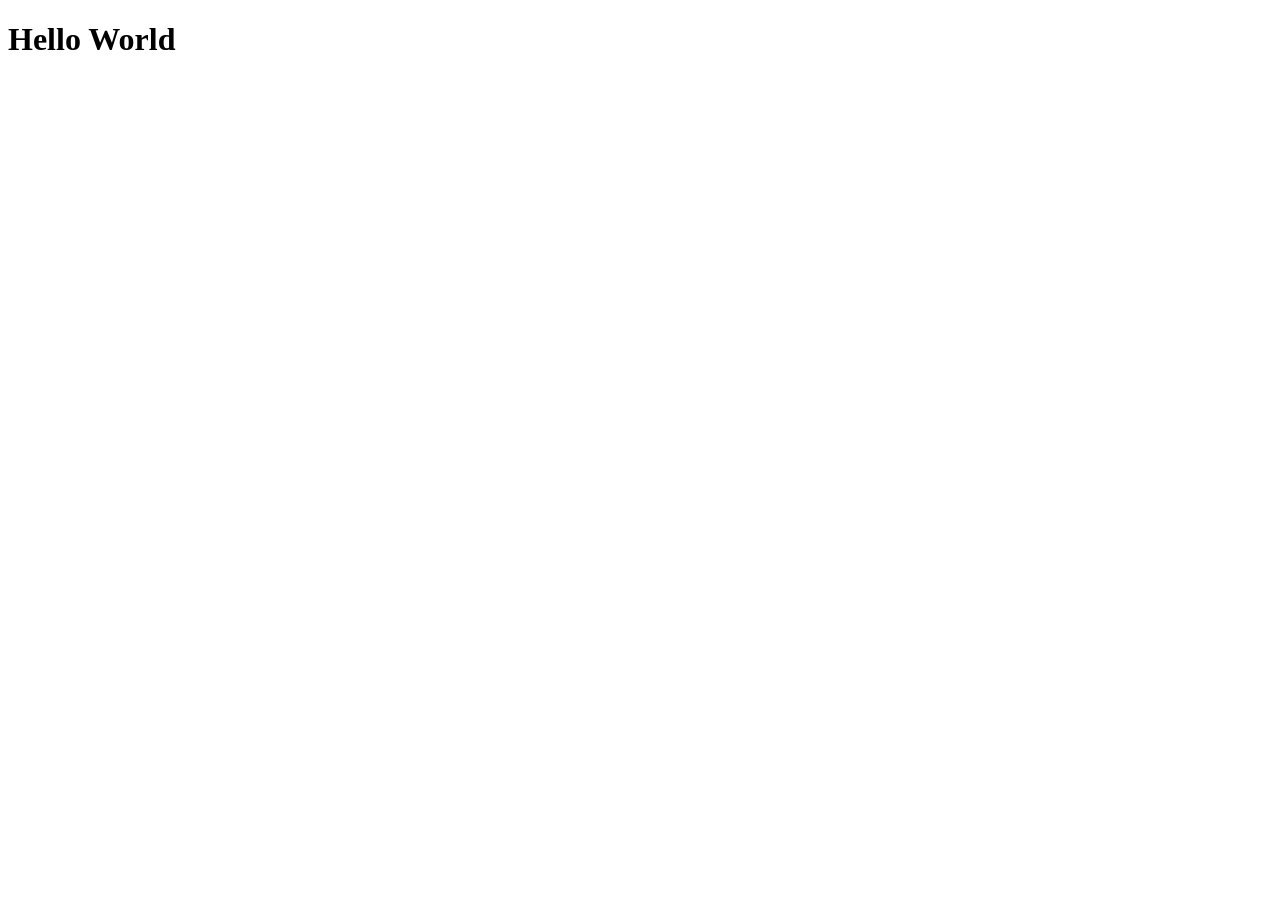
==== index.html @ c7f38d13 "Add simple Hello World index page Agent-Logs-Url: https://github.com/UncleCam98/UncleCam98.github.io" ====
<!DOCTYPE html>
<html lang="en">
<head>
  <meta charset="UTF-8">
  <meta name="viewport" content="width=device-width, initial-scale=1.0">
  <title>Hello World</title>
</head>
<body>
  <h1>Hello World</h1>
</body>
</html>
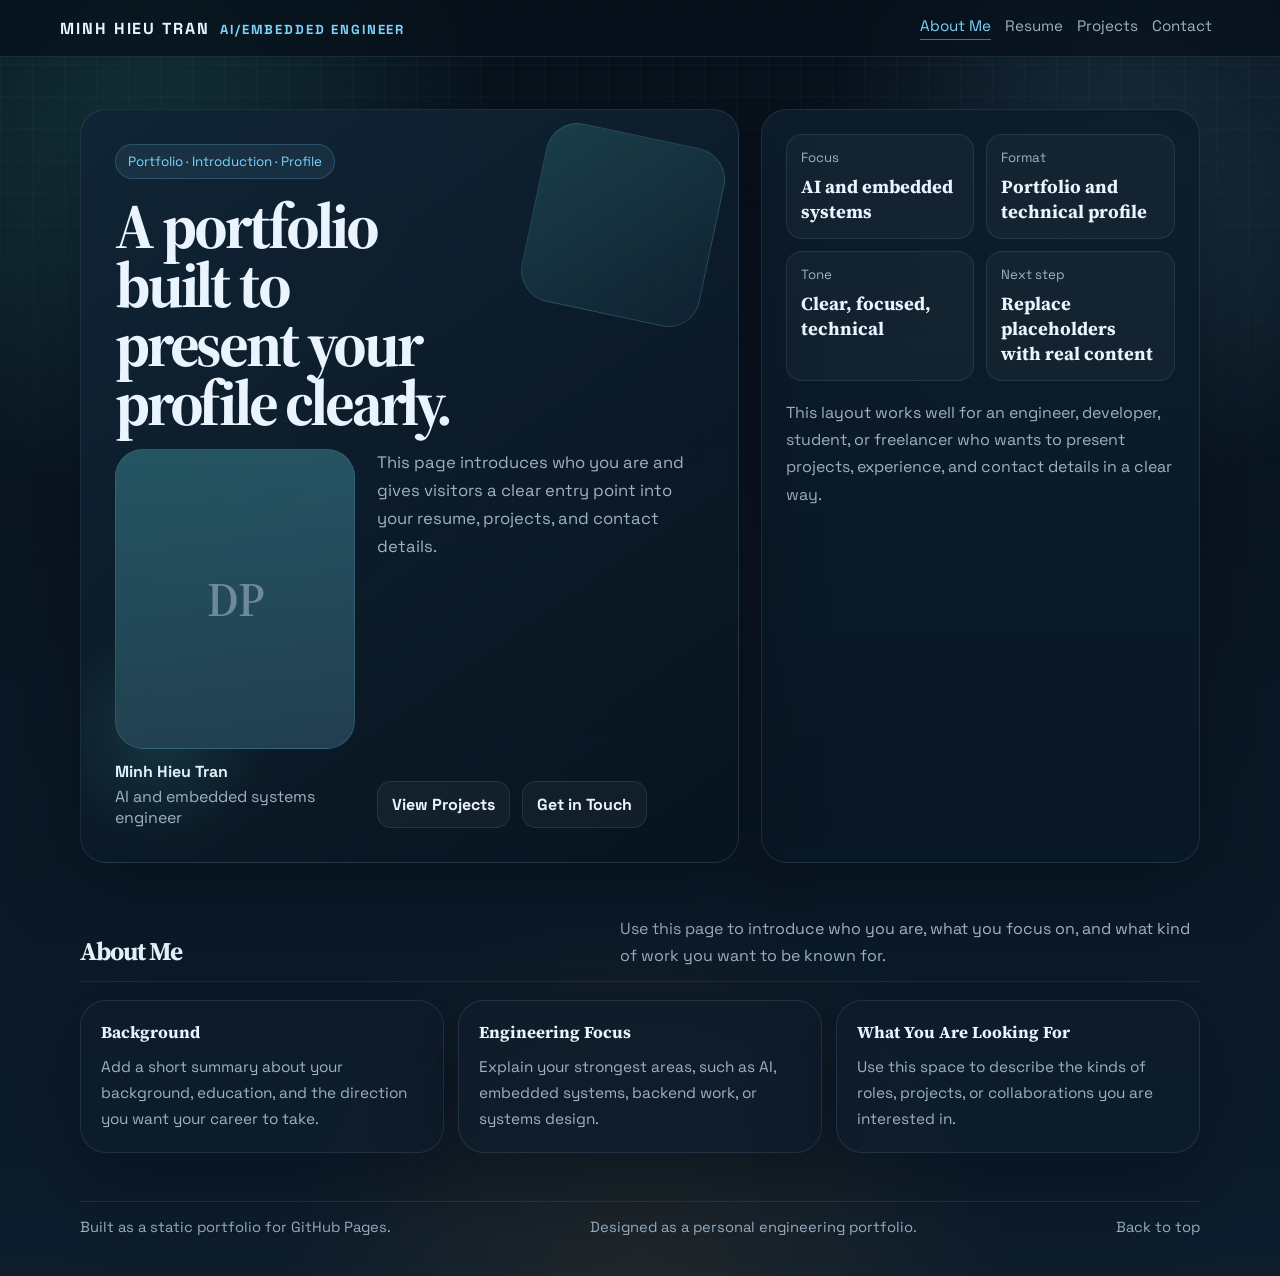
==== commit cbf81829: "(feat) Created a start template for my portfolio website." ====
--- a/index.html
+++ b/index.html
@@ -1,11 +1,23 @@
 <!DOCTYPE html>
 <html lang="en">
 <head>
-  <meta charset="UTF-8">
-  <meta name="viewport" content="width=device-width, initial-scale=1.0">
-  <title>Hello World</title>
+  <meta charset="UTF-8" />
+  <meta name="viewport" content="width=device-width, initial-scale=1.0" />
+  <title>About Me | Portfolio</title>
+  <meta
+    name="description"
+    content="A modern engineering portfolio for projects, resume content, and contact details."
+  />
+  <link rel="preconnect" href="https://fonts.googleapis.com" />
+  <link rel="preconnect" href="https://fonts.gstatic.com" crossorigin />
+  <link
+    href="https://fonts.googleapis.com/css2?family=Space+Grotesk:wght@400;500;700&family=Source+Serif+4:opsz,wght@8..60,400;8..60,600&display=swap"
+    rel="stylesheet"
+  />
+  <link rel="stylesheet" href="styles.css" />
 </head>
-<body>
-  <h1>Hello World</h1>
+<body data-page="about">
+  <div id="app"></div>
+  <script type="module" src="main.js"></script>
 </body>
 </html>
--- a/styles.css
+++ b/styles.css
@@ -0,0 +1,720 @@
+:root {
+  --bg: #09131f;
+  --bg-soft: #101e2b;
+  --panel: rgba(15, 29, 44, 0.78);
+  --panel-strong: rgba(17, 36, 53, 0.94);
+  --text: #eaf4ff;
+  --muted: #9eb2c5;
+  --line: rgba(170, 205, 240, 0.12);
+  --accent: #4fd1c5;
+  --accent-2: #7dd3fc;
+  --accent-3: #f59e0b;
+  --shadow: 0 28px 80px rgba(3, 10, 18, 0.42);
+  --radius: 26px;
+  --max: 1120px;
+}
+
+* {
+  box-sizing: border-box;
+}
+
+html {
+  scroll-behavior: auto;
+}
+
+body {
+  margin: 0;
+  min-height: 100vh;
+  color: var(--text);
+  font-family: 'Space Grotesk', sans-serif;
+  background:
+    radial-gradient(circle at 12% 12%, rgba(79, 209, 197, 0.18), transparent 22%),
+    radial-gradient(circle at 88% 14%, rgba(125, 211, 252, 0.16), transparent 20%),
+    radial-gradient(circle at 50% 100%, rgba(245, 158, 11, 0.08), transparent 26%),
+    linear-gradient(180deg, #07111b 0%, #0a1622 42%, #0d1d2d 100%);
+  overflow-x: hidden;
+}
+
+body::before {
+  content: '';
+  position: fixed;
+  inset: 0;
+  pointer-events: none;
+  background-image:
+    linear-gradient(rgba(255, 255, 255, 0.04) 1px, transparent 1px),
+    linear-gradient(90deg, rgba(255, 255, 255, 0.04) 1px, transparent 1px);
+  background-size: 32px 32px;
+  mask-image: linear-gradient(180deg, rgba(0, 0, 0, 0.7), transparent 78%);
+}
+
+body::after {
+  content: '';
+  position: fixed;
+  inset: 0;
+  pointer-events: none;
+  opacity: 0;
+  background: linear-gradient(115deg, transparent 20%, rgba(125, 211, 252, 0.08) 50%, transparent 80%);
+  transform: translateX(-16%);
+}
+
+a {
+  color: inherit;
+  text-decoration: none;
+}
+
+img {
+  display: block;
+  max-width: 100%;
+}
+
+.wrap {
+  width: min(calc(100% - 32px), var(--max));
+  margin: 0 auto;
+}
+
+.topbar-wrap {
+  width: min(calc(100% - 120px), 1280px);
+  margin: 0 auto;
+  padding: 0;
+}
+
+.topbar {
+  position: sticky;
+  top: 0;
+  z-index: 20;
+  backdrop-filter: blur(18px);
+  background: rgba(7, 17, 27, 0.7);
+  border-bottom: 1px solid var(--line);
+}
+
+main,
+footer {
+  transition: opacity 0.32s ease, transform 0.32s cubic-bezier(0.22, 1, 0.36, 1), filter 0.32s ease;
+}
+
+body:not(.page-ready) main,
+body:not(.page-ready) footer {
+  opacity: 0;
+  transform: translateY(24px) scale(0.985);
+  filter: blur(10px);
+}
+
+body.page-ready main,
+body.page-ready footer {
+  opacity: 1;
+  transform: translateY(0) scale(1);
+  filter: blur(0);
+}
+
+body.page-ready::after {
+  animation: page-glow-in 0.7s cubic-bezier(0.22, 1, 0.36, 1);
+}
+
+body.page-leaving {
+  pointer-events: none;
+}
+
+body.page-leaving main,
+body.page-leaving footer {
+  opacity: 0;
+  transform: translateY(-18px) scale(0.985);
+  filter: blur(12px);
+}
+
+body.page-leaving::after {
+  opacity: 1;
+  animation: page-glow-out 0.32s ease forwards;
+}
+
+.nav {
+  display: flex;
+  align-items: center;
+  justify-content: space-between;
+  gap: 20px;
+  padding: 16px 0;
+}
+
+.brand {
+  display: inline-flex;
+  align-items: baseline;
+  gap: 10px;
+  flex: 0 0 auto;
+  font-size: 1rem;
+  font-weight: 700;
+  letter-spacing: 0.12em;
+  text-transform: uppercase;
+  cursor: default;
+  user-select: none;
+}
+
+.brand span {
+  color: var(--accent-2);
+  font-size: 0.82rem;
+}
+
+.nav-links {
+  display: flex;
+  flex-wrap: wrap;
+  gap: 14px;
+  margin-left: auto;
+  padding-right: 8px;
+}
+
+.nav-links a {
+  color: var(--muted);
+  font-size: 0.95rem;
+  padding-bottom: 4px;
+  border-bottom: 1px solid transparent;
+  transition: color 0.2s ease, border-color 0.2s ease;
+}
+
+.nav-links a:hover {
+  color: var(--text);
+}
+
+.nav-links a.is-current,
+.hero-link.is-current,
+.footer-row a.is-current {
+  color: var(--accent-2);
+  border-color: rgba(125, 211, 252, 0.5);
+}
+
+main {
+  position: relative;
+  z-index: 1;
+}
+
+section {
+  padding: 24px 0;
+}
+
+.hero {
+  padding: 52px 0 28px;
+}
+
+.hero-grid {
+  display: grid;
+  grid-template-columns: minmax(0, 1.2fr) minmax(290px, 0.8fr);
+  gap: 22px;
+  align-items: stretch;
+}
+
+.hero-grid--single {
+  grid-template-columns: 1fr;
+}
+
+.hero-card,
+.glass,
+.project-card,
+.timeline-card,
+.contact-card {
+  background: var(--panel);
+  border: 1px solid var(--line);
+  border-radius: var(--radius);
+  box-shadow: var(--shadow);
+}
+
+.hero-card {
+  padding: 34px;
+  overflow: hidden;
+  position: relative;
+  background:
+    linear-gradient(145deg, rgba(17, 36, 53, 0.98), rgba(8, 20, 31, 0.94));
+}
+
+.hero-card::after {
+  content: '';
+  position: absolute;
+  inset: 24px 24px auto auto;
+  width: 180px;
+  height: 180px;
+  border-radius: 32px;
+  background:
+    linear-gradient(135deg, rgba(79, 209, 197, 0.18), rgba(125, 211, 252, 0.04));
+  border: 1px solid rgba(125, 211, 252, 0.16);
+  transform: rotate(12deg);
+}
+
+.hero-card::before {
+  content: '';
+  position: absolute;
+  inset: auto auto 18px -30px;
+  width: 220px;
+  height: 220px;
+  border-radius: 50%;
+  background: radial-gradient(circle, rgba(79, 209, 197, 0.14), transparent 70%);
+}
+
+.eyebrow {
+  display: inline-flex;
+  align-items: center;
+  gap: 8px;
+  margin-bottom: 18px;
+  padding: 8px 12px;
+  border-radius: 999px;
+  color: var(--accent-2);
+  font-size: 0.84rem;
+  border: 1px solid rgba(125, 211, 252, 0.2);
+  background: rgba(125, 211, 252, 0.08);
+}
+
+h1,
+h2,
+h3,
+.stat strong,
+.project-title {
+  font-family: 'Source Serif 4', serif;
+}
+
+h1 {
+  margin: 0 0 16px;
+  max-width: 11ch;
+  font-size: clamp(3rem, 5vw, 5.2rem);
+  line-height: 0.92;
+  letter-spacing: -0.05em;
+}
+
+.hero-intro {
+  display: grid;
+  grid-template-columns: minmax(180px, 240px) minmax(0, 1fr);
+  gap: 22px;
+  align-items: stretch;
+}
+
+.hero-intro--copy-only {
+  grid-template-columns: 1fr;
+}
+
+.hero-portrait {
+  display: grid;
+  gap: 12px;
+  align-content: start;
+}
+
+.portrait-frame {
+  position: relative;
+  aspect-ratio: 4 / 5;
+  overflow: hidden;
+  border-radius: 28px;
+  border: 1px solid rgba(125, 211, 252, 0.14);
+  background:
+    linear-gradient(160deg, rgba(79, 209, 197, 0.22), rgba(125, 211, 252, 0.16)),
+    linear-gradient(180deg, #183246 0%, #102230 100%);
+}
+
+.portrait-image {
+  width: 100%;
+  height: 100%;
+  object-fit: cover;
+}
+
+.portrait-fallback {
+  position: absolute;
+  inset: 0;
+  display: flex;
+  align-items: center;
+  justify-content: center;
+  color: rgba(234, 244, 255, 0.38);
+  font-family: 'Source Serif 4', serif;
+  font-size: 3rem;
+  font-weight: 600;
+}
+
+.portrait-copy {
+  display: flex;
+  flex-direction: column;
+  gap: 4px;
+}
+
+.portrait-copy span,
+.lead,
+.muted-copy,
+.section-head p,
+.project-card p,
+.timeline-card p,
+.contact-card p,
+.project-active,
+.nav-links a,
+footer {
+  color: var(--muted);
+}
+
+.hero-copy {
+  display: flex;
+  flex-direction: column;
+  gap: 18px;
+}
+
+.lead {
+  margin: 0;
+  max-width: 42ch;
+  line-height: 1.7;
+  font-size: 1.04rem;
+}
+
+.cta-row {
+  display: flex;
+  flex-wrap: wrap;
+  gap: 12px;
+  margin-top: auto;
+}
+
+.hero-link,
+.button {
+  display: inline-flex;
+  align-items: center;
+  justify-content: center;
+  gap: 8px;
+  border-radius: 14px;
+  font-weight: 700;
+  transition: transform 0.2s ease, box-shadow 0.2s ease, border-color 0.2s ease, background 0.2s ease;
+}
+
+.hero-link {
+  padding: 12px 14px;
+  border: 1px solid var(--line);
+  background: rgba(255, 255, 255, 0.04);
+  border-bottom-width: 1px;
+}
+
+.hero-link:hover,
+.button:hover,
+.project-links a:hover,
+.skill-chip:hover {
+  transform: translateY(-2px);
+}
+
+.button {
+  padding: 12px 16px;
+  border: 1px solid transparent;
+}
+
+.button.primary {
+  background: linear-gradient(135deg, var(--accent), var(--accent-2));
+  color: #041018;
+}
+
+.button.secondary {
+  background: rgba(255, 255, 255, 0.03);
+  border-color: var(--line);
+}
+
+.glass {
+  display: grid;
+  gap: 18px;
+  align-content: start;
+  padding: 24px;
+  background:
+    linear-gradient(180deg, rgba(13, 29, 44, 0.98), rgba(10, 24, 37, 0.92));
+}
+
+.stat-grid {
+  display: grid;
+  grid-template-columns: 1fr 1fr;
+  gap: 12px;
+}
+
+.stat {
+  padding: 14px;
+  border-radius: 16px;
+  border: 1px solid rgba(125, 211, 252, 0.12);
+  background: rgba(255, 255, 255, 0.03);
+}
+
+.stat small {
+  display: block;
+  margin-bottom: 8px;
+  color: var(--muted);
+}
+
+.stat strong {
+  display: block;
+  font-size: 1.16rem;
+}
+
+.muted-copy {
+  margin: 0;
+  line-height: 1.7;
+}
+
+.section-head {
+  display: flex;
+  align-items: end;
+  justify-content: space-between;
+  gap: 20px;
+  margin-bottom: 18px;
+  padding-bottom: 12px;
+  border-bottom: 1px solid rgba(125, 211, 252, 0.1);
+}
+
+.section-head h2 {
+  margin: 0;
+  font-size: clamp(1.6rem, 2vw, 2.2rem);
+  letter-spacing: -0.04em;
+}
+
+.section-head p {
+  margin: 0;
+  max-width: 58ch;
+  line-height: 1.7;
+}
+
+.timeline,
+.projects {
+  display: grid;
+  gap: 14px;
+}
+
+.timeline {
+  grid-template-columns: repeat(3, minmax(0, 1fr));
+}
+
+.projects {
+  grid-template-columns: repeat(2, minmax(0, 1fr));
+}
+
+.timeline-card,
+.contact-card,
+.project-card {
+  padding: 20px;
+}
+
+.timeline-card h3,
+.contact-card h3,
+.skill-group h3 {
+  margin: 0 0 10px;
+  font-size: 1.05rem;
+}
+
+.timeline-card p,
+.contact-card p,
+.project-card p {
+  margin: 0;
+  line-height: 1.7;
+  font-size: 0.96rem;
+}
+
+.project-card {
+  display: flex;
+  flex-direction: column;
+  gap: 14px;
+  min-height: 240px;
+  transition: opacity 0.2s ease, transform 0.2s ease, box-shadow 0.2s ease, border-color 0.2s ease;
+}
+
+.project-top {
+  display: flex;
+  align-items: start;
+  justify-content: space-between;
+  gap: 16px;
+}
+
+.project-title {
+  margin: 0;
+  font-size: 1.16rem;
+}
+
+.project-kind {
+  margin-top: 4px;
+  color: var(--accent);
+  font-size: 0.84rem;
+}
+
+.project-active {
+  padding-top: 3px;
+  white-space: nowrap;
+  font-size: 0.82rem;
+}
+
+.meta,
+.skill-list,
+.contact-actions,
+.project-links {
+  display: flex;
+  flex-wrap: wrap;
+  gap: 8px;
+}
+
+.meta span,
+.skill-chip {
+  border-radius: 999px;
+  font-size: 0.84rem;
+}
+
+.meta span {
+  padding: 8px 10px;
+  color: var(--accent-2);
+  background: rgba(125, 211, 252, 0.08);
+  border: 1px solid rgba(125, 211, 252, 0.14);
+}
+
+.project-links {
+  margin-top: auto;
+}
+
+.project-links a {
+  padding: 10px 12px;
+  border-radius: 12px;
+  font-weight: 700;
+  border: 1px solid var(--line);
+  background: rgba(255, 255, 255, 0.04);
+  transition: transform 0.2s ease, border-color 0.2s ease, background 0.2s ease;
+}
+
+.skill-card {
+  display: grid;
+  gap: 16px;
+}
+
+.skill-card--full {
+  grid-template-columns: repeat(2, minmax(0, 1fr));
+  gap: 22px;
+}
+
+.skill-group {
+  display: grid;
+  gap: 12px;
+  align-content: start;
+}
+
+.skill-chip {
+  appearance: none;
+  cursor: pointer;
+  padding: 8px 12px;
+  border: 1px solid rgba(125, 211, 252, 0.14);
+  background: rgba(255, 255, 255, 0.04);
+  color: var(--text);
+  font: inherit;
+  transition: transform 0.2s ease, box-shadow 0.2s ease, border-color 0.2s ease, background 0.2s ease, color 0.2s ease;
+}
+
+.skill-chip.is-active {
+  color: #03141d;
+  background: linear-gradient(135deg, var(--accent), var(--accent-2));
+  border-color: rgba(125, 211, 252, 0.5);
+  box-shadow: 0 10px 24px rgba(79, 209, 197, 0.18);
+}
+
+.project-card.is-muted {
+  opacity: 0.34;
+  transform: scale(0.985);
+}
+
+.project-card.is-highlighted {
+  border-color: rgba(79, 209, 197, 0.4);
+  box-shadow: 0 24px 56px rgba(6, 18, 28, 0.45);
+}
+
+.contact-grid {
+  display: grid;
+}
+
+.contact-card--wide {
+  display: flex;
+  align-items: center;
+  justify-content: space-between;
+  gap: 16px;
+}
+
+footer {
+  padding: 24px 0 40px;
+  font-size: 0.92rem;
+}
+
+.footer-row {
+  display: flex;
+  align-items: center;
+  justify-content: space-between;
+  gap: 12px;
+  flex-wrap: wrap;
+  border-top: 1px solid var(--line);
+  padding-top: 16px;
+}
+
+@keyframes page-glow-in {
+  0% {
+    opacity: 0;
+    transform: translateX(-24%);
+  }
+
+  35% {
+    opacity: 1;
+  }
+
+  100% {
+    opacity: 0;
+    transform: translateX(18%);
+  }
+}
+
+@keyframes page-glow-out {
+  0% {
+    opacity: 0;
+    transform: translateX(-8%);
+  }
+
+  100% {
+    opacity: 1;
+    transform: translateX(10%);
+  }
+}
+
+@media (max-width: 920px) {
+  .hero-grid,
+  .projects,
+  .timeline,
+  .skill-card--full {
+    grid-template-columns: 1fr;
+  }
+
+  .hero {
+    padding-top: 36px;
+  }
+
+  .hero-card,
+  .glass,
+  .contact-card--wide {
+    padding: 24px;
+  }
+
+  .hero-intro {
+    grid-template-columns: 1fr;
+  }
+
+  h1 {
+    max-width: none;
+  }
+}
+
+@media (max-width: 640px) {
+  .topbar-wrap {
+    padding: 0 40px 0 36px;
+  }
+
+  .wrap {
+    width: min(calc(100% - 20px), var(--max));
+  }
+
+  .nav,
+  .section-head,
+  .contact-card--wide {
+    flex-direction: column;
+    align-items: start;
+  }
+
+  .stat-grid {
+    grid-template-columns: 1fr;
+  }
+
+  .hero-card,
+  .glass,
+  .project-card,
+  .timeline-card,
+  .contact-card {
+    border-radius: 18px;
+  }
+
+  .hero-portrait {
+    width: min(100%, 220px);
+  }
+}
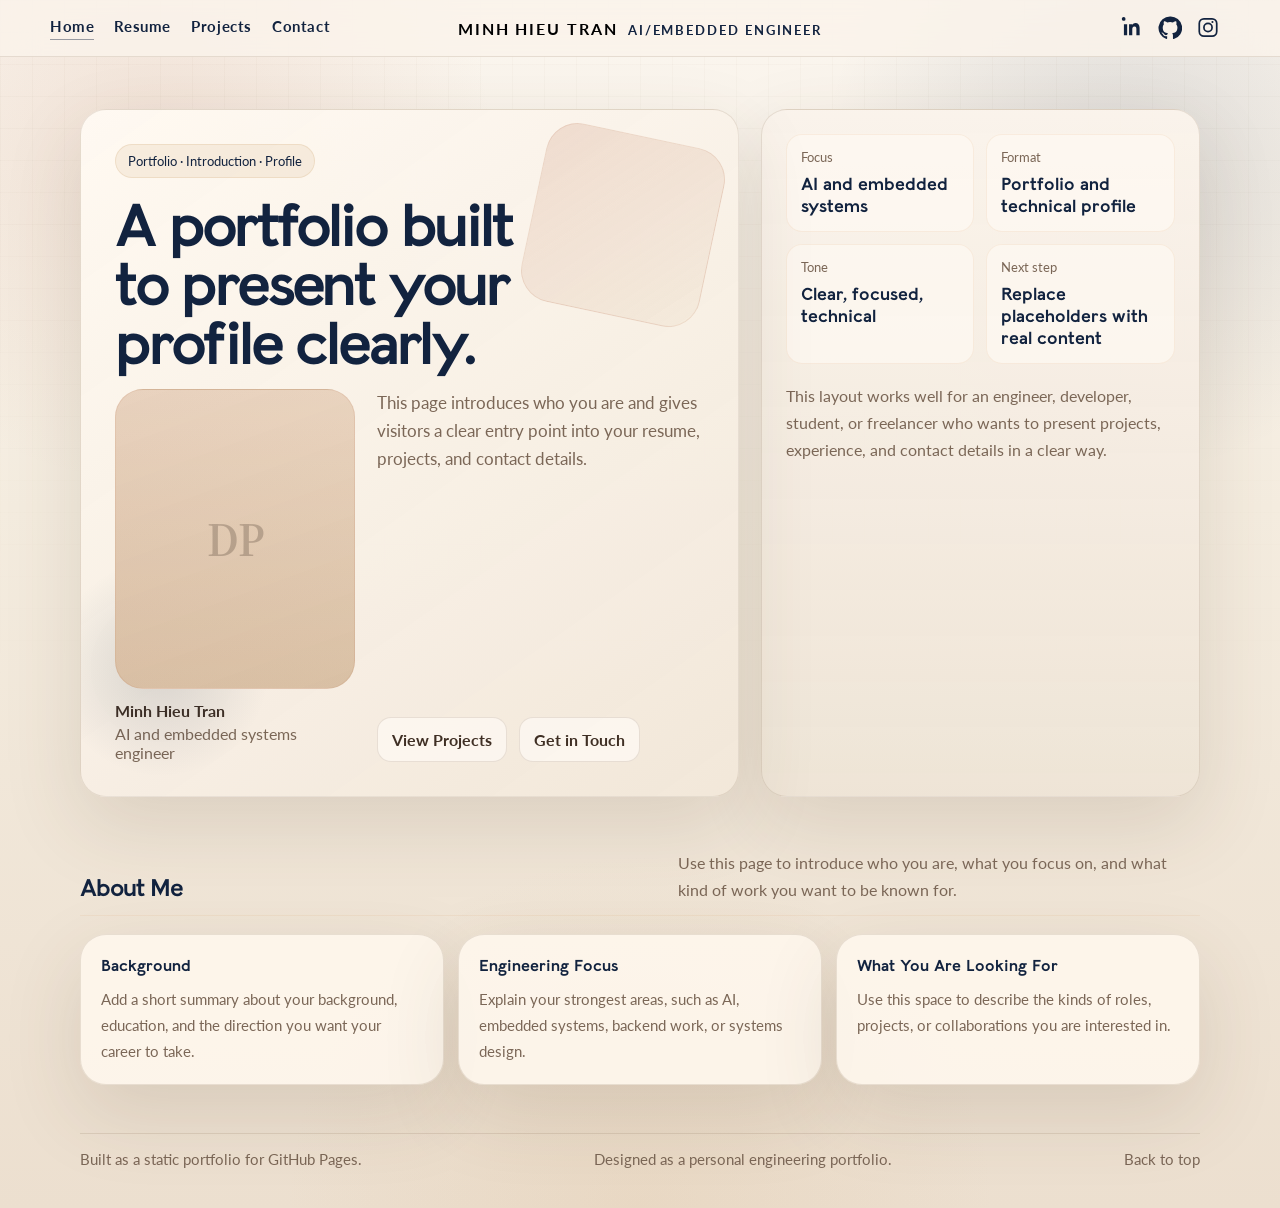
==== commit 9a8e425c: "feature: Updated portfolio content and structure." ====
--- a/index.html
+++ b/index.html
@@ -3,7 +3,7 @@
 <head>
   <meta charset="UTF-8" />
   <meta name="viewport" content="width=device-width, initial-scale=1.0" />
-  <title>About Me | Portfolio</title>
+  <title>Home | Portfolio</title>
   <meta
     name="description"
     content="A modern engineering portfolio for projects, resume content, and contact details."
@@ -11,7 +11,7 @@
   <link rel="preconnect" href="https://fonts.googleapis.com" />
   <link rel="preconnect" href="https://fonts.gstatic.com" crossorigin />
   <link
-    href="https://fonts.googleapis.com/css2?family=Space+Grotesk:wght@400;500;700&family=Source+Serif+4:opsz,wght@8..60,400;8..60,600&display=swap"
+    href="https://fonts.googleapis.com/css2?family=Lato:wght@400;700&family=Source+Serif+4:opsz,wght@8..60,400;8..60,600&display=swap"
     rel="stylesheet"
   />
   <link rel="stylesheet" href="styles.css" />
--- a/styles.css
+++ b/styles.css
@@ -1,15 +1,40 @@
+@font-face {
+  font-family: 'Lil Grotesk';
+  src: url('./assets/lilgrotesk/LilGrotesk-Regular.otf') format('opentype');
+  font-weight: 400;
+  font-style: normal;
+  font-display: swap;
+}
+
+@font-face {
+  font-family: 'Lil Grotesk';
+  src: url('./assets/lilgrotesk/LilGrotesk-Medium.otf') format('opentype');
+  font-weight: 500;
+  font-style: normal;
+  font-display: swap;
+}
+
+@font-face {
+  font-family: 'Lil Grotesk';
+  src: url('./assets/lilgrotesk/LilGrotesk-Bold.otf') format('opentype');
+  font-weight: 700;
+  font-style: normal;
+  font-display: swap;
+}
+
 :root {
-  --bg: #09131f;
-  --bg-soft: #101e2b;
-  --panel: rgba(15, 29, 44, 0.78);
-  --panel-strong: rgba(17, 36, 53, 0.94);
-  --text: #eaf4ff;
-  --muted: #9eb2c5;
-  --line: rgba(170, 205, 240, 0.12);
-  --accent: #4fd1c5;
-  --accent-2: #7dd3fc;
-  --accent-3: #f59e0b;
-  --shadow: 0 28px 80px rgba(3, 10, 18, 0.42);
+  --bg: #f6efe5;
+  --bg-soft: #eadbc8;
+  --panel: rgba(255, 248, 239, 0.84);
+  --panel-strong: rgba(244, 234, 221, 0.94);
+  --text: #3f2f24;
+  --title: #12233f;
+  --muted: #7b6757;
+  --line: rgba(122, 99, 78, 0.16);
+  --accent: #ba7050;
+  --accent-2: #12233f;
+  --accent-3: #d2ab7a;
+  --shadow: 0 28px 80px rgba(88, 64, 42, 0.14);
   --radius: 26px;
   --max: 1120px;
 }
@@ -26,12 +51,12 @@
   margin: 0;
   min-height: 100vh;
   color: var(--text);
-  font-family: 'Space Grotesk', sans-serif;
+  font-family: 'Lato', 'Segoe UI', sans-serif;
   background:
-    radial-gradient(circle at 12% 12%, rgba(79, 209, 197, 0.18), transparent 22%),
-    radial-gradient(circle at 88% 14%, rgba(125, 211, 252, 0.16), transparent 20%),
-    radial-gradient(circle at 50% 100%, rgba(245, 158, 11, 0.08), transparent 26%),
-    linear-gradient(180deg, #07111b 0%, #0a1622 42%, #0d1d2d 100%);
+    radial-gradient(circle at 12% 12%, rgba(186, 112, 80, 0.14), transparent 22%),
+    radial-gradient(circle at 88% 14%, rgba(18, 35, 63, 0.12), transparent 20%),
+    radial-gradient(circle at 50% 100%, rgba(210, 171, 122, 0.14), transparent 26%),
+    linear-gradient(180deg, #fbf6ef 0%, #f4ecdf 42%, #ecdfcf 100%);
   overflow-x: hidden;
 }
 
@@ -41,8 +66,8 @@
   inset: 0;
   pointer-events: none;
   background-image:
-    linear-gradient(rgba(255, 255, 255, 0.04) 1px, transparent 1px),
-    linear-gradient(90deg, rgba(255, 255, 255, 0.04) 1px, transparent 1px);
+    linear-gradient(rgba(99, 76, 57, 0.04) 1px, transparent 1px),
+    linear-gradient(90deg, rgba(99, 76, 57, 0.04) 1px, transparent 1px);
   background-size: 32px 32px;
   mask-image: linear-gradient(180deg, rgba(0, 0, 0, 0.7), transparent 78%);
 }
@@ -53,7 +78,7 @@
   inset: 0;
   pointer-events: none;
   opacity: 0;
-  background: linear-gradient(115deg, transparent 20%, rgba(125, 211, 252, 0.08) 50%, transparent 80%);
+  background: linear-gradient(115deg, transparent 20%, rgba(210, 171, 122, 0.12) 50%, transparent 80%);
   transform: translateX(-16%);
 }
 
@@ -83,7 +108,7 @@
   top: 0;
   z-index: 20;
   backdrop-filter: blur(18px);
-  background: rgba(7, 17, 27, 0.7);
+  background: rgba(250, 243, 235, 0.82);
   border-bottom: 1px solid var(--line);
 }
 
@@ -127,18 +152,23 @@
 }
 
 .nav {
+  position: relative;
   display: flex;
   align-items: center;
-  justify-content: space-between;
+  justify-content: flex-start;
   gap: 20px;
   padding: 16px 0;
 }
 
 .brand {
+  position: absolute;
+  left: 50%;
+  transform: translateX(-50%);
   display: inline-flex;
   align-items: baseline;
   gap: 10px;
   flex: 0 0 auto;
+  color: #000;
   font-size: 1rem;
   font-weight: 700;
   letter-spacing: 0.12em;
@@ -155,28 +185,59 @@
 .nav-links {
   display: flex;
   flex-wrap: wrap;
+  gap: 20px;
+  margin-left: -10px;
+  padding-right: 0;
+}
+
+.social-links {
+  display: flex;
+  flex-wrap: wrap;
   gap: 14px;
   margin-left: auto;
-  padding-right: 8px;
 }
 
 .nav-links a {
-  color: var(--muted);
+  color: var(--title);
+  font-family: 'Lato', 'Segoe UI', sans-serif;
   font-size: 0.95rem;
+  font-weight: 700;
+  letter-spacing: 0.04em;
   padding-bottom: 4px;
   border-bottom: 1px solid transparent;
   transition: color 0.2s ease, border-color 0.2s ease;
 }
 
+.social-links a {
+  color: var(--title);
+  display: inline-flex;
+  align-items: center;
+  justify-content: center;
+  width: 24px;
+  height: 24px;
+  border-bottom: 1px solid transparent;
+  transition: color 0.2s ease, border-color 0.2s ease;
+}
+
+.social-links svg {
+  width: 100%;
+  height: 100%;
+  fill: currentColor;
+}
+
 .nav-links a:hover {
-  color: var(--text);
+  color: var(--title);
+}
+
+.social-links a:hover {
+  color: var(--title);
 }
 
 .nav-links a.is-current,
 .hero-link.is-current,
 .footer-row a.is-current {
-  color: var(--accent-2);
-  border-color: rgba(125, 211, 252, 0.5);
+  color: var(--title);
+  border-color: rgba(18, 35, 63, 0.42);
 }
 
 main {
@@ -219,7 +280,7 @@
   overflow: hidden;
   position: relative;
   background:
-    linear-gradient(145deg, rgba(17, 36, 53, 0.98), rgba(8, 20, 31, 0.94));
+    linear-gradient(145deg, rgba(255, 249, 242, 0.98), rgba(241, 231, 217, 0.94));
 }
 
 .hero-card::after {
@@ -230,8 +291,8 @@
   height: 180px;
   border-radius: 32px;
   background:
-    linear-gradient(135deg, rgba(79, 209, 197, 0.18), rgba(125, 211, 252, 0.04));
-  border: 1px solid rgba(125, 211, 252, 0.16);
+    linear-gradient(135deg, rgba(186, 112, 80, 0.18), rgba(210, 171, 122, 0.08));
+  border: 1px solid rgba(186, 112, 80, 0.14);
   transform: rotate(12deg);
 }
 
@@ -242,7 +303,7 @@
   width: 220px;
   height: 220px;
   border-radius: 50%;
-  background: radial-gradient(circle, rgba(79, 209, 197, 0.14), transparent 70%);
+  background: radial-gradient(circle, rgba(18, 35, 63, 0.14), transparent 70%);
 }
 
 .eyebrow {
@@ -254,8 +315,8 @@
   border-radius: 999px;
   color: var(--accent-2);
   font-size: 0.84rem;
-  border: 1px solid rgba(125, 211, 252, 0.2);
-  background: rgba(125, 211, 252, 0.08);
+  border: 1px solid rgba(210, 171, 122, 0.24);
+  background: rgba(210, 171, 122, 0.16);
 }
 
 h1,
@@ -263,7 +324,8 @@
 h3,
 .stat strong,
 .project-title {
-  font-family: 'Source Serif 4', serif;
+  font-family: 'Lil Grotesk', 'Segoe UI', sans-serif;
+  color: var(--title);
 }
 
 h1 {
@@ -296,10 +358,10 @@
   aspect-ratio: 4 / 5;
   overflow: hidden;
   border-radius: 28px;
-  border: 1px solid rgba(125, 211, 252, 0.14);
+  border: 1px solid rgba(186, 112, 80, 0.14);
   background:
-    linear-gradient(160deg, rgba(79, 209, 197, 0.22), rgba(125, 211, 252, 0.16)),
-    linear-gradient(180deg, #183246 0%, #102230 100%);
+    linear-gradient(160deg, rgba(186, 112, 80, 0.14), rgba(210, 171, 122, 0.18)),
+    linear-gradient(180deg, #f0e2d0 0%, #dbc5ae 100%);
 }
 
 .portrait-image {
@@ -314,7 +376,7 @@
   display: flex;
   align-items: center;
   justify-content: center;
-  color: rgba(234, 244, 255, 0.38);
+  color: rgba(63, 47, 36, 0.26);
   font-family: 'Source Serif 4', serif;
   font-size: 3rem;
   font-weight: 600;
@@ -334,7 +396,6 @@
 .timeline-card p,
 .contact-card p,
 .project-active,
-.nav-links a,
 footer {
   color: var(--muted);
 }
@@ -373,14 +434,14 @@
 .hero-link {
   padding: 12px 14px;
   border: 1px solid var(--line);
-  background: rgba(255, 255, 255, 0.04);
+  background: rgba(255, 250, 244, 0.72);
   border-bottom-width: 1px;
 }
 
 .hero-link:hover,
 .button:hover,
 .project-links a:hover,
-.skill-chip:hover {
+.skill-chip:not(.skill-chip--static):hover {
   transform: translateY(-2px);
 }
 
@@ -391,11 +452,11 @@
 
 .button.primary {
   background: linear-gradient(135deg, var(--accent), var(--accent-2));
-  color: #041018;
+  color: #fffaf4;
 }
 
 .button.secondary {
-  background: rgba(255, 255, 255, 0.03);
+  background: rgba(255, 250, 244, 0.68);
   border-color: var(--line);
 }
 
@@ -405,7 +466,7 @@
   align-content: start;
   padding: 24px;
   background:
-    linear-gradient(180deg, rgba(13, 29, 44, 0.98), rgba(10, 24, 37, 0.92));
+    linear-gradient(180deg, rgba(250, 243, 235, 0.98), rgba(238, 228, 214, 0.92));
 }
 
 .stat-grid {
@@ -417,8 +478,8 @@
 .stat {
   padding: 14px;
   border-radius: 16px;
-  border: 1px solid rgba(125, 211, 252, 0.12);
-  background: rgba(255, 255, 255, 0.03);
+  border: 1px solid rgba(216, 165, 109, 0.14);
+  background: rgba(255, 250, 244, 0.62);
 }
 
 .stat small {
@@ -444,7 +505,11 @@
   gap: 20px;
   margin-bottom: 18px;
   padding-bottom: 12px;
-  border-bottom: 1px solid rgba(125, 211, 252, 0.1);
+  border-bottom: 1px solid rgba(216, 165, 109, 0.12);
+}
+
+.section-head--spaced {
+  margin-top: 38px;
 }
 
 .section-head h2 {
@@ -494,6 +559,25 @@
   font-size: 0.96rem;
 }
 
+.project-copy-summary {
+  color: var(--muted);
+}
+
+.project-copy-list {
+  margin: 0;
+  padding-left: 18px;
+  color: var(--muted);
+}
+
+.project-copy-list li {
+  line-height: 1.7;
+  font-size: 0.96rem;
+}
+
+.project-copy-list li + li {
+  margin-top: 6px;
+}
+
 .project-card {
   display: flex;
   flex-direction: column;
@@ -502,6 +586,89 @@
   transition: opacity 0.2s ease, transform 0.2s ease, box-shadow 0.2s ease, border-color 0.2s ease;
 }
 
+.projects--linear {
+  position: relative;
+  grid-template-columns: 1fr;
+  gap: 24px;
+  padding-left: 28px;
+}
+
+.projects--linear::before {
+  content: '';
+  position: absolute;
+  top: 6px;
+  bottom: 6px;
+  left: 8px;
+  width: 1px;
+  background: linear-gradient(180deg, rgba(18, 35, 63, 0.28), rgba(18, 35, 63, 0.08));
+}
+
+.project-card--feature {
+  position: relative;
+  min-height: unset;
+  overflow: visible;
+}
+
+.project-card--feature::before {
+  content: '';
+  position: absolute;
+  top: 28px;
+  left: -28px;
+  width: 14px;
+  height: 14px;
+  border-radius: 50%;
+  background: var(--title);
+  box-shadow: 0 0 0 6px rgba(18, 35, 63, 0.08);
+}
+
+.project-feature-layout {
+  display: grid;
+  grid-template-columns: minmax(0, 1.2fr) minmax(280px, 0.8fr);
+  gap: 24px;
+  align-items: stretch;
+}
+
+.project-feature-copy {
+  display: flex;
+  flex-direction: column;
+  gap: 14px;
+}
+
+.project-media {
+  min-height: 240px;
+  overflow: hidden;
+  border-radius: 20px;
+  border: 1px solid rgba(18, 35, 63, 0.14);
+  background: linear-gradient(160deg, rgba(18, 35, 63, 0.08), rgba(255, 249, 242, 0.96));
+}
+
+.project-media img {
+  width: 100%;
+  height: 100%;
+  object-fit: cover;
+}
+
+.project-media--placeholder {
+  display: grid;
+  place-items: center;
+  gap: 8px;
+  padding: 24px;
+  text-align: center;
+  color: var(--title);
+  background:
+    linear-gradient(145deg, rgba(18, 35, 63, 0.08), rgba(255, 250, 244, 0.96)),
+    linear-gradient(180deg, rgba(250, 243, 235, 0.98), rgba(238, 228, 214, 0.92));
+}
+
+.project-media--placeholder strong {
+  font-size: 1rem;
+}
+
+.project-media--placeholder span {
+  color: var(--muted);
+  font-size: 0.9rem;
+}
+
 .project-top {
   display: flex;
   align-items: start;
@@ -520,6 +687,12 @@
   font-size: 0.84rem;
 }
 
+.project-location {
+  margin-top: 2px;
+  color: var(--muted);
+  font-size: 0.8rem;
+}
+
 .project-active {
   padding-top: 3px;
   white-space: nowrap;
@@ -544,8 +717,8 @@
 .meta span {
   padding: 8px 10px;
   color: var(--accent-2);
-  background: rgba(125, 211, 252, 0.08);
-  border: 1px solid rgba(125, 211, 252, 0.14);
+  background: rgba(18, 35, 63, 0.12);
+  border: 1px solid rgba(18, 35, 63, 0.18);
 }
 
 .project-links {
@@ -557,18 +730,46 @@
   border-radius: 12px;
   font-weight: 700;
   border: 1px solid var(--line);
-  background: rgba(255, 255, 255, 0.04);
+  background: rgba(255, 250, 244, 0.72);
   transition: transform 0.2s ease, border-color 0.2s ease, background 0.2s ease;
 }
 
+.project-links--primary {
+  margin-top: 4px;
+}
+
+.project-links--primary a {
+  display: inline-flex;
+  align-items: center;
+  justify-content: center;
+  min-width: 132px;
+  background: var(--title);
+  color: #fffaf4;
+  border-color: var(--title);
+}
+
+.project-links--primary a:hover {
+  background: #0e1b31;
+  border-color: #0e1b31;
+}
+
 .skill-card {
   display: grid;
   gap: 16px;
+}
+
+#skillsGrid {
+  display: grid;
+  gap: 18px;
 }
 
 .skill-card--full {
   grid-template-columns: repeat(2, minmax(0, 1fr));
   gap: 22px;
+}
+
+.skill-card--static-block {
+  background: var(--panel-strong);
 }
 
 .skill-group {
@@ -581,18 +782,24 @@
   appearance: none;
   cursor: pointer;
   padding: 8px 12px;
-  border: 1px solid rgba(125, 211, 252, 0.14);
-  background: rgba(255, 255, 255, 0.04);
+  border: 1px solid rgba(216, 165, 109, 0.16);
+  background: rgba(255, 250, 244, 0.72);
   color: var(--text);
   font: inherit;
   transition: transform 0.2s ease, box-shadow 0.2s ease, border-color 0.2s ease, background 0.2s ease, color 0.2s ease;
 }
 
+.skill-chip--static {
+  cursor: default;
+  background: rgba(255, 248, 239, 0.86);
+  border-color: rgba(122, 99, 78, 0.12);
+}
+
 .skill-chip.is-active {
-  color: #03141d;
+  color: #fffaf4;
   background: linear-gradient(135deg, var(--accent), var(--accent-2));
-  border-color: rgba(125, 211, 252, 0.5);
-  box-shadow: 0 10px 24px rgba(79, 209, 197, 0.18);
+  border-color: rgba(186, 112, 80, 0.4);
+  box-shadow: 0 10px 24px rgba(186, 112, 80, 0.18);
 }
 
 .project-card.is-muted {
@@ -601,12 +808,14 @@
 }
 
 .project-card.is-highlighted {
-  border-color: rgba(79, 209, 197, 0.4);
-  box-shadow: 0 24px 56px rgba(6, 18, 28, 0.45);
+  border-color: rgba(186, 112, 80, 0.34);
+  box-shadow: 0 24px 56px rgba(88, 64, 42, 0.18);
 }
 
 .contact-grid {
   display: grid;
+  grid-template-columns: 1fr;
+  gap: 18px;
 }
 
 .contact-card--wide {
@@ -614,6 +823,66 @@
   align-items: center;
   justify-content: space-between;
   gap: 16px;
+}
+
+.contact-card--intro,
+.contact-card--form {
+  padding: 34px 24px;
+  width: min(100%, 620px);
+  margin: 0 auto;
+}
+
+.section-head--contact {
+  margin-bottom: 0;
+}
+
+.contact-success {
+  margin: 14px 0 0;
+  color: var(--title);
+  font-size: 0.96rem;
+  line-height: 1.6;
+}
+
+.contact-form {
+  display: grid;
+  gap: 14px;
+}
+
+.contact-form-grid {
+  display: grid;
+  grid-template-columns: repeat(2, minmax(0, 1fr));
+  gap: 12px;
+}
+
+.contact-field {
+  display: grid;
+  gap: 8px;
+}
+
+.contact-field span {
+  color: var(--title);
+  font-size: 0.88rem;
+  font-weight: 700;
+  letter-spacing: 0.02em;
+}
+
+.contact-field input,
+.contact-field textarea {
+  width: 100%;
+  padding: 12px 14px;
+  border: 1px solid rgba(18, 35, 63, 0.14);
+  border-radius: 16px;
+  background: rgba(255, 250, 244, 0.74);
+  color: var(--text);
+  font: inherit;
+  resize: vertical;
+}
+
+.contact-field input:focus,
+.contact-field textarea:focus {
+  outline: none;
+  border-color: rgba(18, 35, 63, 0.34);
+  box-shadow: 0 0 0 3px rgba(18, 35, 63, 0.08);
 }
 
 footer {
@@ -667,6 +936,12 @@
     grid-template-columns: 1fr;
   }
 
+  .contact-grid,
+  .contact-form-grid,
+  .project-feature-layout {
+    grid-template-columns: 1fr;
+  }
+
   .hero {
     padding-top: 36px;
   }
@@ -702,8 +977,30 @@
     align-items: start;
   }
 
+  .brand {
+    position: static;
+    left: auto;
+    transform: none;
+  }
+
+  .nav-links {
+    margin-left: 0;
+  }
+
+  .social-links {
+    margin-left: 0;
+  }
+
   .stat-grid {
     grid-template-columns: 1fr;
+  }
+
+  .projects--linear {
+    padding-left: 20px;
+  }
+
+  .project-card--feature::before {
+    left: -20px;
   }
 
   .hero-card,
